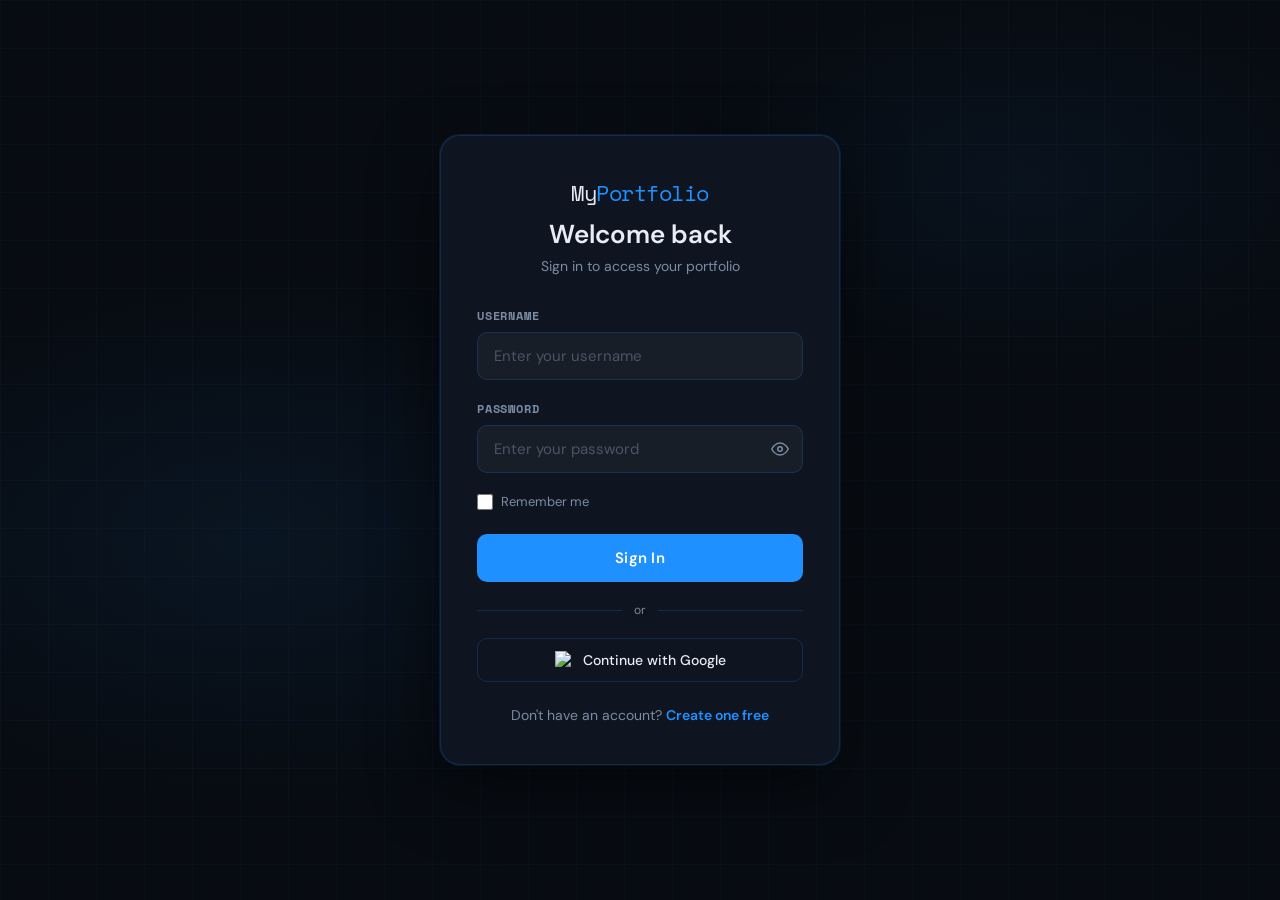
==== index.html @ 738bf443 "Add files via upload" ====
<!DOCTYPE html>
<html lang="en">
<head>
  <meta charset="UTF-8">
  <meta name="viewport" content="width=device-width, initial-scale=1.0">
  <title>Login — MyPortfolio</title>
  <link rel="stylesheet" href="styles/auth.css">
</head>
<body>

  <div class="auth-wrapper">
    <div class="auth-card">

      <!-- Brand -->
      <div class="auth-brand">
        <div class="logo-text"><span class="first">My</span><span class="second">Portfolio</span></div>
        <h2>Welcome back</h2>
        <p>Sign in to access your portfolio</p>
      </div>

      <!-- Login form -->
      <form id="userForm" novalidate>

        <div class="form-field">
          <label for="username">Username</label>
          <input type="text" id="username" placeholder="Enter your username" autocomplete="username" required>
        </div>

        <div class="form-field">
          <label for="password">Password</label>
          <div class="pwd-wrapper">
            <input type="password" id="password" placeholder="Enter your password" autocomplete="current-password" required>
            <button type="button" id="togglePass" class="eye-toggle" aria-label="Toggle password visibility">
              <svg width="18" height="18" viewBox="0 0 24 24" fill="none" stroke="currentColor" stroke-width="2">
                <path d="M1 12s4-8 11-8 11 8 11 8-4 8-11 8-11-8-11-8z"/>
                <circle cx="12" cy="12" r="3"/>
              </svg>
            </button>
          </div>
          <div class="field-error" id="loginErr"></div>
        </div>

        <div class="form-options">
          <label>
            <input type="checkbox" id="rememberMe">
            Remember me
          </label>
        </div>

        <button type="submit" class="btn-auth">Sign In</button>

        <div class="auth-divider">or</div>

        <button type="button" id="googleLogin" class="btn-google">
          <img src="images/google-icon.png" alt="Google">
          Continue with Google
        </button>

      </form>

      <p class="auth-footer">
        Don't have an account? <a href="register.html">Create one free</a>
      </p>

    </div>
  </div>

  <script src="https://accounts.google.com/gsi/client" async defer></script>
  <script src="scripts/auth.js"></script>
</body>
</html>
---- styles/auth.css ----
/* ===================================================
   auth.css — Login & Register Pages
=================================================== */

@import url('https://fonts.googleapis.com/css2?family=Space+Mono:wght@400;700&family=DM+Sans:ital,opsz,wght@0,9..40,300;0,9..40,400;0,9..40,500;0,9..40,600&display=swap');

:root {
  --bg:        #080c12;
  --surface:   #0f1520;
  --border:    rgba(30, 144, 255, 0.18);
  --accent:    #1E90FF;
  --accent-dim:rgba(30, 144, 255, 0.1);
  --text:      #e8edf5;
  --text-muted:#7a8ba3;
  --error:     #ff5f5f;
  --success:   #34d399;
  --font-mono: 'Space Mono', monospace;
  --font-body: 'DM Sans', sans-serif;
}

*, *::before, *::after { box-sizing: border-box; margin: 0; padding: 0; }

body {
  font-family: var(--font-body);
  background: var(--bg);
  color: var(--text);
  min-height: 100vh;
  display: flex;
  align-items: center;
  justify-content: center;
  overflow: hidden;
  -webkit-font-smoothing: antialiased;
}

/* Animated background */
body::before {
  content: '';
  position: fixed;
  inset: 0;
  background:
    radial-gradient(ellipse 60% 50% at 20% 60%, rgba(30,144,255,0.07) 0%, transparent 60%),
    radial-gradient(ellipse 50% 40% at 80% 20%, rgba(30,144,255,0.05) 0%, transparent 55%);
  pointer-events: none;
  z-index: 0;
}

/* Grid lines */
body::after {
  content: '';
  position: fixed;
  inset: 0;
  background-image:
    linear-gradient(rgba(30,144,255,0.04) 1px, transparent 1px),
    linear-gradient(90deg, rgba(30,144,255,0.04) 1px, transparent 1px);
  background-size: 48px 48px;
  pointer-events: none;
  z-index: 0;
}

/* ── Auth card ─────────────────────────────────────── */
.auth-wrapper {
  position: relative;
  z-index: 1;
  width: 100%;
  max-width: 440px;
  padding: 20px;
  animation: slideUp 0.5s cubic-bezier(0.4, 0, 0.2, 1) both;
}

@keyframes slideUp {
  from { opacity: 0; transform: translateY(28px); }
  to   { opacity: 1; transform: translateY(0); }
}

.auth-card {
  background: var(--surface);
  border: 1px solid var(--border);
  border-radius: 20px;
  padding: 40px 36px;
  box-shadow: 0 24px 64px rgba(0,0,0,0.55), 0 0 0 1px var(--border);
}

/* Logo / Brand */
.auth-brand {
  text-align: center;
  margin-bottom: 32px;
}

.auth-brand .logo-text {
  font-family: var(--font-mono);
  font-size: 22px;
  letter-spacing: -0.5px;
  margin-bottom: 8px;
}

.auth-brand .logo-text .first { color: var(--text); }
.auth-brand .logo-text .second { color: var(--accent); }

.auth-brand h2 {
  font-size: 26px;
  font-weight: 600;
  color: var(--text);
  margin-bottom: 6px;
}

.auth-brand p {
  font-size: 14px;
  color: var(--text-muted);
}

/* ── Form fields ──────────────────────────────────── */
.form-field {
  margin-bottom: 20px;
}

.form-field label {
  display: block;
  font-size: 12px;
  font-weight: 600;
  letter-spacing: 0.8px;
  text-transform: uppercase;
  color: var(--text-muted);
  margin-bottom: 8px;
  font-family: var(--font-mono);
}

.form-field input {
  width: 100%;
  background: rgba(255,255,255,0.04);
  border: 1px solid var(--border);
  border-radius: 10px;
  padding: 13px 16px;
  color: var(--text);
  font-family: var(--font-body);
  font-size: 15px;
  transition: all 0.25s ease;
  outline: none;
}

.form-field input::placeholder { color: rgba(122,139,163,0.5); }

.form-field input:focus {
  border-color: var(--accent);
  background: rgba(30,144,255,0.06);
  box-shadow: 0 0 0 3px rgba(30,144,255,0.12);
}

.form-field input.error {
  border-color: var(--error);
  background: rgba(255,95,95,0.05);
  box-shadow: 0 0 0 3px rgba(255,95,95,0.1);
}

.form-field .field-error {
  display: none;
  font-size: 12px;
  color: var(--error);
  margin-top: 6px;
  padding-left: 2px;
}

.form-field .field-error.show { display: block; }

/* Password wrapper */
.pwd-wrapper {
  position: relative;
}

.pwd-wrapper input { padding-right: 48px; }

.eye-toggle {
  position: absolute;
  right: 14px;
  top: 50%;
  transform: translateY(-50%);
  background: none;
  border: none;
  cursor: pointer;
  color: var(--text-muted);
  display: flex;
  align-items: center;
  padding: 0;
  transition: color 0.2s;
}

.eye-toggle:hover { color: var(--accent); }

/* Options row */
.form-options {
  display: flex;
  align-items: center;
  justify-content: space-between;
  margin-bottom: 24px;
  font-size: 13px;
}

.form-options label {
  display: flex;
  align-items: center;
  gap: 8px;
  cursor: pointer;
  color: var(--text-muted);
}

.form-options input[type="checkbox"] {
  width: 16px; height: 16px;
  accent-color: var(--accent);
  cursor: pointer;
}

/* ── Buttons ──────────────────────────────────────── */
.btn-auth {
  width: 100%;
  padding: 14px;
  background: var(--accent);
  color: #fff;
  font-family: var(--font-body);
  font-size: 15px;
  font-weight: 600;
  border: none;
  border-radius: 10px;
  cursor: pointer;
  transition: all 0.25s ease;
  letter-spacing: 0.3px;
  position: relative;
  overflow: hidden;
}

.btn-auth::after {
  content: '';
  position: absolute;
  inset: 0;
  background: linear-gradient(rgba(255,255,255,0.1), transparent);
  opacity: 0;
  transition: opacity 0.2s;
}

.btn-auth:hover {
  background: #1a7ce0;
  box-shadow: 0 4px 20px rgba(30,144,255,0.4);
  transform: translateY(-1px);
}

.btn-auth:hover::after { opacity: 1; }

.btn-auth:active { transform: translateY(0); }

/* Google button */
.btn-google {
  width: 100%;
  padding: 12px;
  background: transparent;
  color: var(--text);
  font-family: var(--font-body);
  font-size: 14px;
  font-weight: 500;
  border: 1px solid var(--border);
  border-radius: 10px;
  cursor: pointer;
  transition: all 0.25s ease;
  display: flex;
  align-items: center;
  justify-content: center;
  gap: 10px;
  margin-top: 12px;
}

.btn-google:hover {
  background: rgba(255,255,255,0.04);
  border-color: rgba(255,255,255,0.2);
  transform: translateY(-1px);
}

.btn-google img {
  width: 18px;
  height: 18px;
  object-fit: contain;
}

/* Divider */
.auth-divider {
  display: flex;
  align-items: center;
  gap: 12px;
  margin: 20px 0;
  font-size: 12px;
  color: var(--text-muted);
}

.auth-divider::before,
.auth-divider::after {
  content: '';
  flex: 1;
  height: 1px;
  background: var(--border);
}

/* Footer link */
.auth-footer {
  text-align: center;
  margin-top: 24px;
  font-size: 14px;
  color: var(--text-muted);
}

.auth-footer a {
  color: var(--accent);
  text-decoration: none;
  font-weight: 600;
  transition: opacity 0.2s;
}

.auth-footer a:hover { opacity: 0.8; }

/* Toast notification */
.toast {
  position: fixed;
  bottom: 28px;
  right: 28px;
  padding: 14px 20px;
  background: var(--surface);
  border: 1px solid var(--border);
  border-radius: 12px;
  font-size: 14px;
  color: var(--text);
  box-shadow: 0 8px 32px rgba(0,0,0,0.4);
  z-index: 9999;
  transform: translateY(20px);
  opacity: 0;
  transition: all 0.3s cubic-bezier(0.4,0,0.2,1);
  max-width: 320px;
  display: flex;
  align-items: center;
  gap: 10px;
}

.toast.show {
  transform: translateY(0);
  opacity: 1;
}

.toast.success { border-color: rgba(52,211,153,0.4); }
.toast.success .toast-icon { color: var(--success); }
.toast.error   { border-color: rgba(255,95,95,0.4); }
.toast.error   .toast-icon { color: var(--error); }

/* ── Responsive ───────────────────────────────────── */
@media (max-width: 480px) {
  .auth-card { padding: 32px 24px; }
}
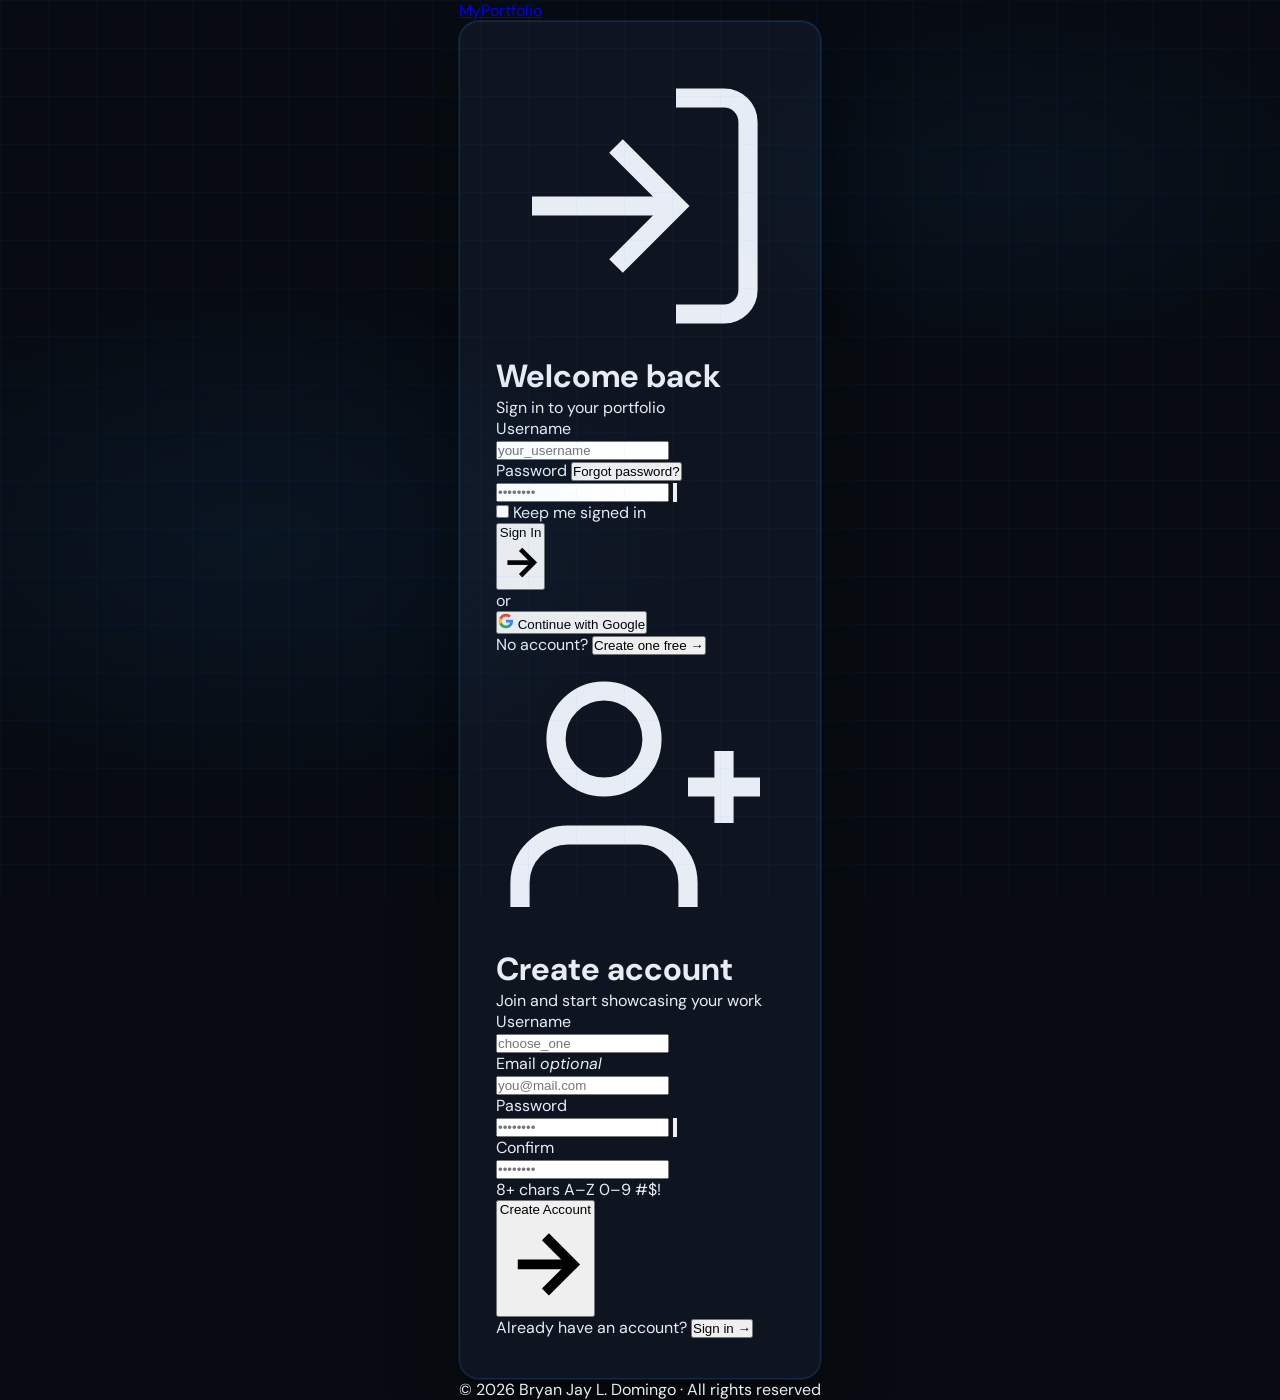
==== commit eb906df7: "Update index.html" ====
--- a/index.html
+++ b/index.html
@@ -3,67 +3,197 @@
 <head>
   <meta charset="UTF-8">
   <meta name="viewport" content="width=device-width, initial-scale=1.0">
-  <title>Login — MyPortfolio</title>
+  <title>MyPortfolio — Access</title>
+  <link rel="preconnect" href="https://fonts.googleapis.com">
+  <link href="https://fonts.googleapis.com/css2?family=Space+Mono:wght@400;700&family=DM+Sans:wght@300;400;500;600&display=swap" rel="stylesheet">
   <link rel="stylesheet" href="styles/auth.css">
 </head>
 <body>
 
-  <div class="auth-wrapper">
-    <div class="auth-card">
-
-      <!-- Brand -->
-      <div class="auth-brand">
-        <div class="logo-text"><span class="first">My</span><span class="second">Portfolio</span></div>
-        <h2>Welcome back</h2>
-        <p>Sign in to access your portfolio</p>
+  <!-- Background mesh -->
+  <div class="bg-mesh" aria-hidden="true">
+    <div class="mesh-orb orb-a"></div>
+    <div class="mesh-orb orb-b"></div>
+  </div>
+  <div class="bg-grid" aria-hidden="true"></div>
+
+  <div class="auth-page">
+
+    <!-- Logo mark -->
+    <a class="auth-logo" href="#">
+      <span class="al-my">My</span><span class="al-port">Portfolio</span>
+    </a>
+
+    <!-- Card -->
+    <div class="auth-card" id="authCard">
+
+      <!-- ── LOGIN VIEW ── -->
+      <div class="av active" id="loginView">
+
+        <div class="av-head">
+          <div class="av-icon">
+            <svg viewBox="0 0 24 24" fill="none" stroke="currentColor" stroke-width="1.6"><path d="M15 3h4a2 2 0 0 1 2 2v14a2 2 0 0 1-2 2h-4"/><polyline points="10 17 15 12 10 7"/><line x1="15" y1="12" x2="3" y2="12"/></svg>
+          </div>
+          <h1 class="av-title">Welcome back</h1>
+          <p class="av-sub">Sign in to your portfolio</p>
+        </div>
+
+        <form id="loginForm" class="av-form" novalidate autocomplete="off">
+
+          <div class="ff" id="fl-user">
+            <label for="l-user">Username</label>
+            <div class="ff-wrap">
+              <input type="text" id="l-user" placeholder="your_username" autocomplete="username" spellcheck="false">
+              <span class="ff-tick"></span>
+            </div>
+            <p class="ff-msg"></p>
+          </div>
+
+          <div class="ff" id="fl-pass">
+            <div class="ff-lrow">
+              <label for="l-pass">Password</label>
+              <button type="button" class="ff-ghost">Forgot password?</button>
+            </div>
+            <div class="ff-wrap">
+              <input type="password" id="l-pass" placeholder="••••••••" autocomplete="current-password">
+              <button type="button" class="ff-eye" data-for="l-pass" aria-label="Toggle password">
+                <svg class="i-show" viewBox="0 0 24 24" fill="none" stroke="currentColor" stroke-width="2"><path d="M1 12s4-8 11-8 11 8 11 8-4 8-11 8-11-8-11-8z"/><circle cx="12" cy="12" r="3"/></svg>
+                <svg class="i-hide" viewBox="0 0 24 24" fill="none" stroke="currentColor" stroke-width="2" style="display:none"><path d="M17.94 17.94A10.94 10.94 0 0 1 12 20c-7 0-11-8-11-8a21.77 21.77 0 0 1 5.06-6.94M9.88 9.88A3 3 0 0 0 12 15a3 3 0 0 0 2.12-5.12M1 1l22 22"/></svg>
+              </button>
+              <span class="ff-tick"></span>
+            </div>
+            <p class="ff-msg"></p>
+          </div>
+
+          <label class="ff-check">
+            <input type="checkbox" id="rememberMe">
+            <span class="ff-box"></span>
+            Keep me signed in
+          </label>
+
+          <div class="ff-banner" id="loginErr"></div>
+
+          <button type="submit" class="ff-submit" id="loginBtn">
+            <span class="ff-btn-txt">Sign In</span>
+            <svg class="ff-btn-arr" viewBox="0 0 24 24" fill="none" stroke="currentColor" stroke-width="2.5"><line x1="5" y1="12" x2="19" y2="12"/><polyline points="12 5 19 12 12 19"/></svg>
+            <span class="ff-spin"></span>
+          </button>
+
+          <div class="ff-or"><span>or</span></div>
+
+          <button type="button" id="googleLoginBtn" class="ff-google">
+            <svg viewBox="0 0 24 24" width="16" height="16">
+              <path fill="#4285F4" d="M22.56 12.25c0-.78-.07-1.53-.2-2.25H12v4.26h5.92c-.26 1.37-1.04 2.53-2.21 3.31v2.77h3.57c2.08-1.92 3.28-4.74 3.28-8.09z"/>
+              <path fill="#34A853" d="M12 23c2.97 0 5.46-.98 7.28-2.66l-3.57-2.77c-.98.66-2.23 1.06-3.71 1.06-2.86 0-5.29-1.93-6.16-4.53H2.18v2.84C3.99 20.53 7.7 23 12 23z"/>
+              <path fill="#FBBC05" d="M5.84 14.09c-.22-.66-.35-1.36-.35-2.09s.13-1.43.35-2.09V7.07H2.18C1.43 8.55 1 10.22 1 12s.43 3.45 1.18 4.93l2.85-2.22.81-.62z"/>
+              <path fill="#EA4335" d="M12 5.38c1.62 0 3.06.56 4.21 1.64l3.15-3.15C17.45 2.09 14.97 1 12 1 7.7 1 3.99 3.47 2.18 7.07l3.66 2.84c.87-2.6 3.3-4.53 6.16-4.53z"/>
+            </svg>
+            Continue with Google
+          </button>
+
+        </form>
+
+        <p class="av-foot">No account? <button class="av-switch" data-to="register">Create one free →</button></p>
+
       </div>
 
-      <!-- Login form -->
-      <form id="userForm" novalidate>
-
-        <div class="form-field">
-          <label for="username">Username</label>
-          <input type="text" id="username" placeholder="Enter your username" autocomplete="username" required>
+      <!-- ── REGISTER VIEW ── -->
+      <div class="av" id="registerView">
+
+        <div class="av-head">
+          <div class="av-icon">
+            <svg viewBox="0 0 24 24" fill="none" stroke="currentColor" stroke-width="1.6"><path d="M16 21v-2a4 4 0 0 0-4-4H6a4 4 0 0 0-4 4v2"/><circle cx="9" cy="7" r="4"/><line x1="19" y1="8" x2="19" y2="14"/><line x1="22" y1="11" x2="16" y2="11"/></svg>
+          </div>
+          <h1 class="av-title">Create account</h1>
+          <p class="av-sub">Join and start showcasing your work</p>
         </div>
 
-        <div class="form-field">
-          <label for="password">Password</label>
-          <div class="pwd-wrapper">
-            <input type="password" id="password" placeholder="Enter your password" autocomplete="current-password" required>
-            <button type="button" id="togglePass" class="eye-toggle" aria-label="Toggle password visibility">
-              <svg width="18" height="18" viewBox="0 0 24 24" fill="none" stroke="currentColor" stroke-width="2">
-                <path d="M1 12s4-8 11-8 11 8 11 8-4 8-11 8-11-8-11-8z"/>
-                <circle cx="12" cy="12" r="3"/>
-              </svg>
-            </button>
-          </div>
-          <div class="field-error" id="loginErr"></div>
-        </div>
-
-        <div class="form-options">
-          <label>
-            <input type="checkbox" id="rememberMe">
-            Remember me
-          </label>
-        </div>
-
-        <button type="submit" class="btn-auth">Sign In</button>
-
-        <div class="auth-divider">or</div>
-
-        <button type="button" id="googleLogin" class="btn-google">
-          <img src="images/google-icon.png" alt="Google">
-          Continue with Google
-        </button>
-
-      </form>
-
-      <p class="auth-footer">
-        Don't have an account? <a href="register.html">Create one free</a>
-      </p>
-
-    </div>
-  </div>
+        <form id="registerForm" class="av-form" novalidate autocomplete="off">
+
+          <!-- Row: username + email -->
+          <div class="ff-grid2">
+            <div class="ff" id="fr-user">
+              <label for="r-user">Username</label>
+              <div class="ff-wrap">
+                <input type="text" id="r-user" placeholder="choose_one" spellcheck="false">
+                <span class="ff-tick"></span>
+              </div>
+              <p class="ff-msg"></p>
+            </div>
+
+            <div class="ff" id="fr-email">
+              <label for="r-email">Email <em class="ff-opt">optional</em></label>
+              <div class="ff-wrap">
+                <input type="email" id="r-email" placeholder="you@mail.com">
+                <span class="ff-tick"></span>
+              </div>
+              <p class="ff-msg"></p>
+            </div>
+          </div>
+
+          <!-- Row: password + confirm -->
+          <div class="ff-grid2">
+            <div class="ff" id="fr-pass">
+              <label for="r-pass">Password</label>
+              <div class="ff-wrap">
+                <input type="password" id="r-pass" placeholder="••••••••" autocomplete="new-password">
+                <button type="button" class="ff-eye" data-for="r-pass" aria-label="Toggle password">
+                  <svg class="i-show" viewBox="0 0 24 24" fill="none" stroke="currentColor" stroke-width="2"><path d="M1 12s4-8 11-8 11 8 11 8-4 8-11 8-11-8-11-8z"/><circle cx="12" cy="12" r="3"/></svg>
+                  <svg class="i-hide" viewBox="0 0 24 24" fill="none" stroke="currentColor" stroke-width="2" style="display:none"><path d="M17.94 17.94A10.94 10.94 0 0 1 12 20c-7 0-11-8-11-8a21.77 21.77 0 0 1 5.06-6.94M9.88 9.88A3 3 0 0 0 12 15a3 3 0 0 0 2.12-5.12M1 1l22 22"/></svg>
+                </button>
+                <span class="ff-tick"></span>
+              </div>
+              <p class="ff-msg"></p>
+            </div>
+
+            <div class="ff" id="fr-confirm">
+              <label for="r-confirm">Confirm</label>
+              <div class="ff-wrap">
+                <input type="password" id="r-confirm" placeholder="••••••••" autocomplete="new-password">
+                <span class="ff-tick"></span>
+              </div>
+              <p class="ff-msg"></p>
+            </div>
+          </div>
+
+          <!-- Strength bar + requirement pills -->
+          <div class="pw-meta">
+            <div class="pw-track">
+              <span class="pw-seg" id="seg0"></span>
+              <span class="pw-seg" id="seg1"></span>
+              <span class="pw-seg" id="seg2"></span>
+              <span class="pw-seg" id="seg3"></span>
+              <span class="pw-lbl" id="pwLbl"></span>
+            </div>
+            <div class="pw-pills">
+              <span class="pw-pill" id="req-len">8+ chars</span>
+              <span class="pw-pill" id="req-up">A–Z</span>
+              <span class="pw-pill" id="req-num">0–9</span>
+              <span class="pw-pill" id="req-sym">#$!</span>
+            </div>
+          </div>
+
+          <div class="ff-banner" id="registerErr"></div>
+
+          <button type="submit" class="ff-submit" id="registerBtn">
+            <span class="ff-btn-txt">Create Account</span>
+            <svg class="ff-btn-arr" viewBox="0 0 24 24" fill="none" stroke="currentColor" stroke-width="2.5"><line x1="5" y1="12" x2="19" y2="12"/><polyline points="12 5 19 12 12 19"/></svg>
+            <span class="ff-spin"></span>
+          </button>
+
+        </form>
+
+        <p class="av-foot">Already have an account? <button class="av-switch" data-to="login">Sign in →</button></p>
+
+      </div>
+
+    </div><!-- /auth-card -->
+
+    <p class="auth-copy">© 2026 Bryan Jay L. Domingo · All rights reserved</p>
+
+  </div><!-- /auth-page -->
+
+  <div class="toast-rack" id="toastRack"></div>
 
   <script src="https://accounts.google.com/gsi/client" async defer></script>
   <script src="scripts/auth.js"></script>
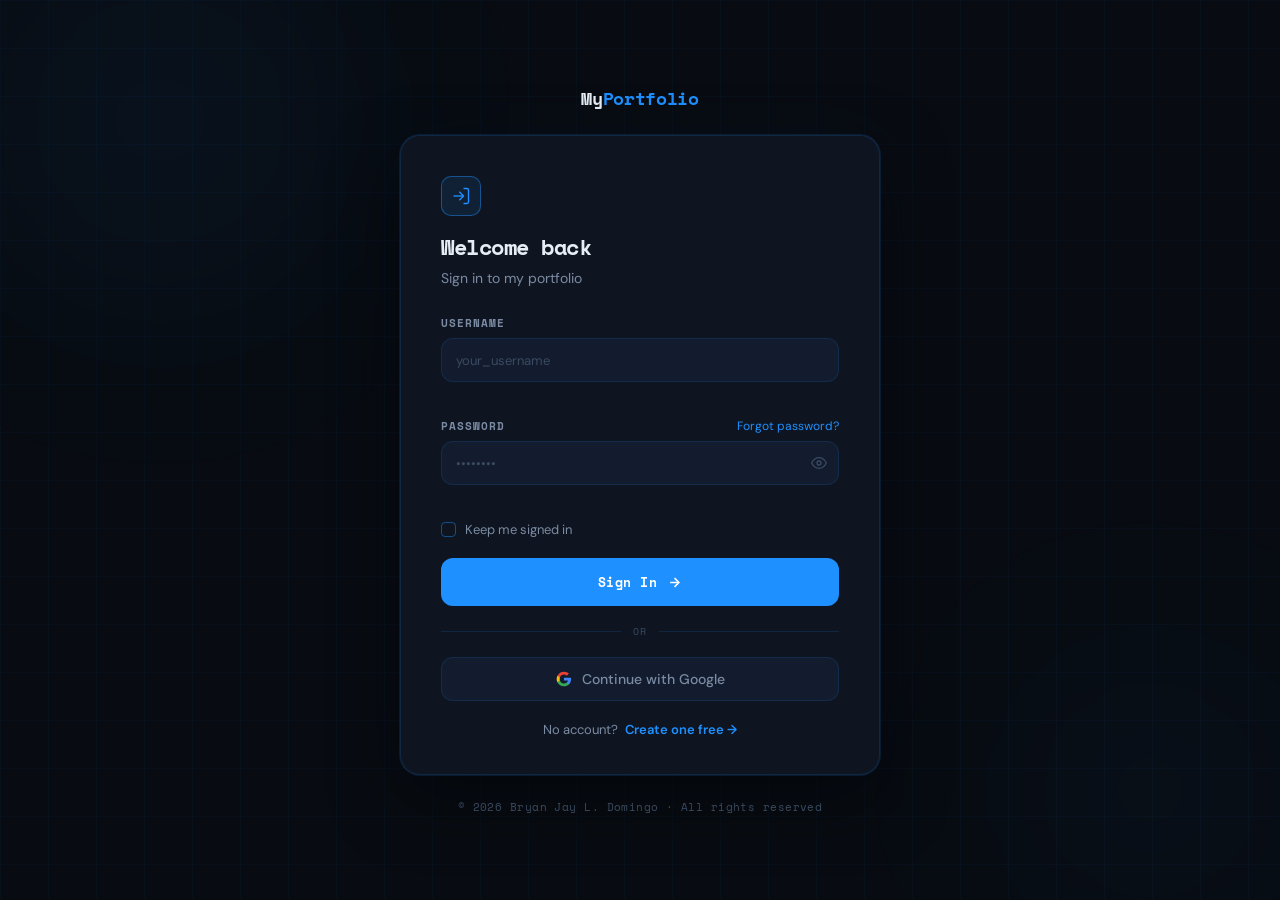
==== commit 9d6caf60: "Update index.html" ====
--- a/index.html
+++ b/index.html
@@ -35,7 +35,7 @@
             <svg viewBox="0 0 24 24" fill="none" stroke="currentColor" stroke-width="1.6"><path d="M15 3h4a2 2 0 0 1 2 2v14a2 2 0 0 1-2 2h-4"/><polyline points="10 17 15 12 10 7"/><line x1="15" y1="12" x2="3" y2="12"/></svg>
           </div>
           <h1 class="av-title">Welcome back</h1>
-          <p class="av-sub">Sign in to your portfolio</p>
+          <p class="av-sub">Sign in to my portfolio</p>
         </div>
 
         <form id="loginForm" class="av-form" novalidate autocomplete="off">
--- a/styles/auth.css
+++ b/styles/auth.css
@@ -1,24 +1,39 @@
 /* ===================================================
-   auth.css — Login & Register Pages
+   auth.css — Centered Auth Card
+   Matches portfolio: #080c12 bg · #1E90FF accent
+   Space Mono + DM Sans
 =================================================== */
 
-@import url('https://fonts.googleapis.com/css2?family=Space+Mono:wght@400;700&family=DM+Sans:ital,opsz,wght@0,9..40,300;0,9..40,400;0,9..40,500;0,9..40,600&display=swap');
-
+@import url('https://fonts.googleapis.com/css2?family=Space+Mono:wght@400;700&family=DM+Sans:wght@300;400;500;600&display=swap');
+
+/* ── Variables (mirrors style.css) ───────────────── */
 :root {
-  --bg:        #080c12;
-  --surface:   #0f1520;
-  --border:    rgba(30, 144, 255, 0.18);
-  --accent:    #1E90FF;
-  --accent-dim:rgba(30, 144, 255, 0.1);
-  --text:      #e8edf5;
-  --text-muted:#7a8ba3;
-  --error:     #ff5f5f;
-  --success:   #34d399;
-  --font-mono: 'Space Mono', monospace;
-  --font-body: 'DM Sans', sans-serif;
-}
-
+  --bg:          #080c12;
+  --surface:     #0f1520;
+  --surface-2:   #131c2e;
+  --surface-3:   #172036;
+  --border:      rgba(30, 144, 255, 0.14);
+  --border-act:  rgba(30, 144, 255, 0.45);
+  --accent:      #1E90FF;
+  --accent-lt:   #4da8ff;
+  --accent-dim:  rgba(30, 144, 255, 0.10);
+  --accent-glow: rgba(30, 144, 255, 0.25);
+  --text:        #e8edf5;
+  --text-muted:  #7a8ba3;
+  --text-dim:    #3a4a60;
+  --ok:          #34d399;
+  --ok-dim:      rgba(52, 211, 153, 0.10);
+  --fail:        #f87171;
+  --fail-dim:    rgba(248, 113, 113, 0.10);
+  --font-mono:   'Space Mono', monospace;
+  --font-body:   'DM Sans', sans-serif;
+  --ease:        cubic-bezier(.4, 0, .2, 1);
+  --r:           12px;
+}
+
+/* ── Reset ────────────────────────────────────────── */
 *, *::before, *::after { box-sizing: border-box; margin: 0; padding: 0; }
+html, body { height: 100%; }
 
 body {
   font-family: var(--font-body);
@@ -28,323 +43,544 @@
   display: flex;
   align-items: center;
   justify-content: center;
-  overflow: hidden;
+  overflow-x: hidden;
   -webkit-font-smoothing: antialiased;
 }
 
-/* Animated background */
-body::before {
-  content: '';
-  position: fixed;
-  inset: 0;
-  background:
-    radial-gradient(ellipse 60% 50% at 20% 60%, rgba(30,144,255,0.07) 0%, transparent 60%),
-    radial-gradient(ellipse 50% 40% at 80% 20%, rgba(30,144,255,0.05) 0%, transparent 55%);
-  pointer-events: none;
-  z-index: 0;
-}
-
-/* Grid lines */
-body::after {
-  content: '';
-  position: fixed;
-  inset: 0;
+/* ── Background ───────────────────────────────────── */
+.bg-mesh {
+  position: fixed; inset: 0;
+  pointer-events: none; z-index: 0;
+}
+.mesh-orb {
+  position: absolute;
+  border-radius: 50%;
+  filter: blur(90px);
+}
+.orb-a {
+  width: 560px; height: 560px;
+  background: radial-gradient(circle, rgba(30,144,255,0.07) 0%, transparent 70%);
+  top: -160px; left: -120px;
+  animation: orbDrift 14s ease-in-out infinite alternate;
+}
+.orb-b {
+  width: 420px; height: 420px;
+  background: radial-gradient(circle, rgba(30,144,255,0.05) 0%, transparent 70%);
+  bottom: -100px; right: -80px;
+  animation: orbDrift 18s ease-in-out infinite alternate-reverse;
+}
+@keyframes orbDrift {
+  from { transform: translate(0,0); }
+  to   { transform: translate(24px, 18px); }
+}
+
+.bg-grid {
+  position: fixed; inset: 0;
   background-image:
-    linear-gradient(rgba(30,144,255,0.04) 1px, transparent 1px),
-    linear-gradient(90deg, rgba(30,144,255,0.04) 1px, transparent 1px);
+    linear-gradient(rgba(30,144,255,0.03) 1px, transparent 1px),
+    linear-gradient(90deg, rgba(30,144,255,0.03) 1px, transparent 1px);
   background-size: 48px 48px;
-  pointer-events: none;
-  z-index: 0;
-}
-
-/* ── Auth card ─────────────────────────────────────── */
-.auth-wrapper {
-  position: relative;
-  z-index: 1;
+  pointer-events: none; z-index: 0;
+}
+
+/* ── Page wrapper ─────────────────────────────────── */
+.auth-page {
+  position: relative; z-index: 1;
   width: 100%;
-  max-width: 440px;
-  padding: 20px;
-  animation: slideUp 0.5s cubic-bezier(0.4, 0, 0.2, 1) both;
-}
-
-@keyframes slideUp {
-  from { opacity: 0; transform: translateY(28px); }
-  to   { opacity: 1; transform: translateY(0); }
-}
-
+  display: flex;
+  flex-direction: column;
+  align-items: center;
+  gap: 24px;
+  padding: 40px 20px;
+  min-height: 100vh;
+  justify-content: center;
+}
+
+/* ── Logo ─────────────────────────────────────────── */
+.auth-logo {
+  font-family: var(--font-mono);
+  font-size: 18px;
+  font-weight: 700;
+  letter-spacing: -0.3px;
+  text-decoration: none;
+  user-select: none;
+}
+.al-my   { color: var(--text); }
+.al-port { color: var(--accent); }
+
+/* ── Card ─────────────────────────────────────────── */
 .auth-card {
+  width: 100%;
+  max-width: 480px;
   background: var(--surface);
   border: 1px solid var(--border);
   border-radius: 20px;
-  padding: 40px 36px;
-  box-shadow: 0 24px 64px rgba(0,0,0,0.55), 0 0 0 1px var(--border);
-}
-
-/* Logo / Brand */
-.auth-brand {
-  text-align: center;
-  margin-bottom: 32px;
-}
-
-.auth-brand .logo-text {
+  padding: 40px 40px 36px;
+  box-shadow:
+    0 0 0 1px var(--border),
+    0 24px 64px rgba(0, 0, 0, 0.55),
+    0 0 80px rgba(30, 144, 255, 0.04);
+}
+
+/* ── Auth View ────────────────────────────────────── */
+.av { display: none; }
+.av.active {
+  display: block;
+  animation: fadeUp .36s var(--ease) both;
+}
+@keyframes fadeUp {
+  from { opacity: 0; transform: translateY(16px); }
+  to   { opacity: 1; transform: translateY(0); }
+}
+
+/* View head */
+.av-head {
+  display: flex;
+  flex-direction: column;
+  align-items: flex-start;
+  gap: 6px;
+  margin-bottom: 28px;
+}
+
+.av-icon {
+  width: 40px; height: 40px;
+  background: var(--accent-dim);
+  border: 1px solid var(--border-act);
+  border-radius: 10px;
+  display: flex; align-items: center; justify-content: center;
+  color: var(--accent);
+  margin-bottom: 8px;
+}
+.av-icon svg { width: 20px; height: 20px; }
+
+.av-title {
   font-family: var(--font-mono);
   font-size: 22px;
+  font-weight: 700;
+  color: var(--text);
   letter-spacing: -0.5px;
-  margin-bottom: 8px;
-}
-
-.auth-brand .logo-text .first { color: var(--text); }
-.auth-brand .logo-text .second { color: var(--accent); }
-
-.auth-brand h2 {
-  font-size: 26px;
-  font-weight: 600;
-  color: var(--text);
-  margin-bottom: 6px;
-}
-
-.auth-brand p {
+}
+.av-sub {
   font-size: 14px;
   color: var(--text-muted);
 }
 
-/* ── Form fields ──────────────────────────────────── */
-.form-field {
-  margin-bottom: 20px;
-}
-
-.form-field label {
+/* ── Form ─────────────────────────────────────────── */
+.av-form {
+  display: flex;
+  flex-direction: column;
+}
+
+/* 2-col grid for register rows */
+.ff-grid2 {
+  display: grid;
+  grid-template-columns: 1fr 1fr;
+  gap: 0 14px;
+}
+
+/* ── Field ────────────────────────────────────────── */
+.ff {
+  margin-bottom: 16px;
+}
+
+.ff label {
   display: block;
-  font-size: 12px;
-  font-weight: 600;
-  letter-spacing: 0.8px;
+  font-family: var(--font-mono);
+  font-size: 10.5px;
+  font-weight: 700;
+  letter-spacing: 0.1em;
   text-transform: uppercase;
   color: var(--text-muted);
-  margin-bottom: 8px;
-  font-family: var(--font-mono);
-}
-
-.form-field input {
-  width: 100%;
-  background: rgba(255,255,255,0.04);
-  border: 1px solid var(--border);
-  border-radius: 10px;
-  padding: 13px 16px;
-  color: var(--text);
-  font-family: var(--font-body);
-  font-size: 15px;
-  transition: all 0.25s ease;
-  outline: none;
-}
-
-.form-field input::placeholder { color: rgba(122,139,163,0.5); }
-
-.form-field input:focus {
-  border-color: var(--accent);
-  background: rgba(30,144,255,0.06);
-  box-shadow: 0 0 0 3px rgba(30,144,255,0.12);
-}
-
-.form-field input.error {
-  border-color: var(--error);
-  background: rgba(255,95,95,0.05);
-  box-shadow: 0 0 0 3px rgba(255,95,95,0.1);
-}
-
-.form-field .field-error {
-  display: none;
+  margin-bottom: 7px;
+  transition: color .2s;
+}
+.ff:focus-within label { color: var(--accent); }
+
+.ff-opt {
+  font-style: normal;
+  font-family: var(--font-body);
+  font-weight: 400;
+  font-size: 10px;
+  letter-spacing: 0;
+  text-transform: none;
+  color: var(--text-dim);
+  margin-left: 3px;
+}
+
+/* Label row (with forgot button) */
+.ff-lrow {
+  display: flex;
+  align-items: center;
+  justify-content: space-between;
+  margin-bottom: 7px;
+}
+.ff-lrow label { margin-bottom: 0; }
+
+.ff-ghost {
+  font-family: var(--font-body);
   font-size: 12px;
-  color: var(--error);
-  margin-top: 6px;
-  padding-left: 2px;
-}
-
-.form-field .field-error.show { display: block; }
-
-/* Password wrapper */
-.pwd-wrapper {
-  position: relative;
-}
-
-.pwd-wrapper input { padding-right: 48px; }
-
-.eye-toggle {
-  position: absolute;
-  right: 14px;
-  top: 50%;
-  transform: translateY(-50%);
+  color: var(--accent);
   background: none;
   border: none;
   cursor: pointer;
+  padding: 0;
+  transition: opacity .2s;
+}
+.ff-ghost:hover { opacity: .7; }
+
+/* Input wrap */
+.ff-wrap {
+  position: relative;
+  display: flex;
+  align-items: center;
+}
+
+.ff-wrap input {
+  width: 100%;
+  height: 44px;
+  background: var(--surface-2);
+  border: 1px solid var(--border);
+  border-radius: var(--r);
+  padding: 0 38px 0 14px;
+  color: var(--text);
+  font-family: var(--font-body);
+  font-size: 14px;
+  outline: none;
+  transition: border-color .22s var(--ease),
+              background .22s var(--ease),
+              box-shadow .22s var(--ease);
+}
+.ff-wrap input::placeholder {
+  color: var(--text-dim);
+  font-size: 13px;
+}
+.ff-wrap input:focus {
+  border-color: var(--accent);
+  background: var(--surface-3);
+  box-shadow: 0 0 0 3px var(--accent-dim);
+}
+
+/* Has eye button — push tick further left */
+.ff-wrap .ff-eye ~ .ff-tick { right: 36px; }
+
+/* Validation states */
+.ff.is-ok  .ff-wrap input {
+  border-color: var(--ok);
+  box-shadow: 0 0 0 3px var(--ok-dim);
+}
+.ff.is-err .ff-wrap input {
+  border-color: var(--fail);
+  box-shadow: 0 0 0 3px var(--fail-dim);
+}
+
+/* Tick */
+.ff-tick {
+  position: absolute;
+  right: 12px;
+  font-size: 11px;
+  pointer-events: none;
+  display: none;
+  font-weight: 700;
+}
+.ff.is-ok  .ff-tick { display: block; color: var(--ok);   }
+.ff.is-ok  .ff-tick::after { content: '✓'; }
+.ff.is-err .ff-tick { display: block; color: var(--fail); }
+.ff.is-err .ff-tick::after { content: '✗'; }
+
+/* Eye toggle */
+.ff-eye {
+  position: absolute;
+  right: 12px;
+  background: none;
+  border: none;
+  cursor: pointer;
+  color: var(--text-dim);
+  display: flex; align-items: center;
+  padding: 0;
+  transition: color .2s;
+}
+.ff-eye:hover { color: var(--accent); }
+.ff-eye svg { width: 16px; height: 16px; }
+
+/* Field message */
+.ff-msg {
+  font-size: 11.5px;
+  min-height: 15px;
+  margin-top: 5px;
+  padding-left: 2px;
+  color: var(--fail);
+  line-height: 1.3;
+}
+.ff.is-ok .ff-msg { color: var(--ok); }
+
+/* ── Remember me ──────────────────────────────────── */
+.ff-check {
+  display: inline-flex;
+  align-items: center;
+  gap: 9px;
+  cursor: pointer;
+  font-size: 13px;
   color: var(--text-muted);
-  display: flex;
-  align-items: center;
-  padding: 0;
-  transition: color 0.2s;
-}
-
-.eye-toggle:hover { color: var(--accent); }
-
-/* Options row */
-.form-options {
-  display: flex;
-  align-items: center;
-  justify-content: space-between;
-  margin-bottom: 24px;
-  font-size: 13px;
-}
-
-.form-options label {
-  display: flex;
-  align-items: center;
-  gap: 8px;
-  cursor: pointer;
-  color: var(--text-muted);
-}
-
-.form-options input[type="checkbox"] {
-  width: 16px; height: 16px;
-  accent-color: var(--accent);
-  cursor: pointer;
-}
-
-/* ── Buttons ──────────────────────────────────────── */
-.btn-auth {
+  margin-bottom: 20px;
+  user-select: none;
+}
+.ff-check input { display: none; }
+.ff-box {
+  width: 15px; height: 15px;
+  border: 1.5px solid var(--border-act);
+  border-radius: 4px;
+  flex-shrink: 0;
+  transition: all .2s;
+  display: flex; align-items: center; justify-content: center;
+}
+.ff-check input:checked + .ff-box {
+  background: var(--accent);
+  border-color: var(--accent);
+}
+.ff-check input:checked + .ff-box::after {
+  content: '';
+  width: 7px; height: 4px;
+  border-left: 2px solid #fff;
+  border-bottom: 2px solid #fff;
+  transform: rotate(-45deg) translateY(-1px);
+  display: block;
+}
+
+/* ── Error banner ─────────────────────────────────── */
+.ff-banner {
+  display: none;
+  font-size: 12.5px;
+  color: var(--fail);
+  background: var(--fail-dim);
+  border: 1px solid rgba(248,113,113,0.2);
+  border-radius: 8px;
+  padding: 10px 14px;
+  margin-bottom: 14px;
+  line-height: 1.5;
+}
+.ff-banner.show { display: block; }
+
+/* ── Submit ───────────────────────────────────────── */
+.ff-submit {
   width: 100%;
-  padding: 14px;
+  height: 48px;
   background: var(--accent);
   color: #fff;
-  font-family: var(--font-body);
-  font-size: 15px;
-  font-weight: 600;
   border: none;
-  border-radius: 10px;
+  border-radius: var(--r);
+  font-family: var(--font-mono);
+  font-size: 13px;
+  font-weight: 700;
+  letter-spacing: 0.04em;
   cursor: pointer;
-  transition: all 0.25s ease;
-  letter-spacing: 0.3px;
+  display: flex; align-items: center; justify-content: center;
+  gap: 10px;
   position: relative;
   overflow: hidden;
-}
-
-.btn-auth::after {
+  transition: all .25s var(--ease);
+}
+.ff-submit::after {
   content: '';
-  position: absolute;
-  inset: 0;
+  position: absolute; inset: 0;
   background: linear-gradient(rgba(255,255,255,0.1), transparent);
   opacity: 0;
-  transition: opacity 0.2s;
-}
-
-.btn-auth:hover {
-  background: #1a7ce0;
-  box-shadow: 0 4px 20px rgba(30,144,255,0.4);
-  transform: translateY(-1px);
-}
-
-.btn-auth:hover::after { opacity: 1; }
-
-.btn-auth:active { transform: translateY(0); }
-
-/* Google button */
-.btn-google {
+  transition: opacity .2s;
+}
+.ff-submit:hover {
+  background: var(--accent-lt);
+  box-shadow: 0 6px 28px var(--accent-glow);
+  transform: translateY(-2px);
+}
+.ff-submit:hover::after { opacity: 1; }
+.ff-submit:active { transform: none; }
+.ff-submit:disabled {
+  opacity: .55;
+  cursor: not-allowed;
+  transform: none;
+}
+
+.ff-btn-arr {
+  width: 15px; height: 15px;
+  transition: transform .2s var(--ease);
+  flex-shrink: 0;
+}
+.ff-submit:hover .ff-btn-arr { transform: translateX(4px); }
+.ff-submit.loading .ff-btn-arr  { display: none; }
+.ff-submit.loading .ff-btn-txt  { opacity: .6; }
+
+/* Spinner */
+.ff-spin {
+  display: none;
+  width: 15px; height: 15px;
+  border: 2px solid rgba(255,255,255,0.25);
+  border-top-color: #fff;
+  border-radius: 50%;
+  animation: spinA .7s linear infinite;
+}
+.ff-submit.loading .ff-spin { display: block; }
+@keyframes spinA { to { transform: rotate(360deg); } }
+
+/* ── Or divider ───────────────────────────────────── */
+.ff-or {
+  display: flex; align-items: center; gap: 12px;
+  margin: 18px 0;
+  font-family: var(--font-mono);
+  font-size: 10px;
+  letter-spacing: 0.08em;
+  color: var(--text-dim);
+  text-transform: uppercase;
+}
+.ff-or::before, .ff-or::after {
+  content: ''; flex: 1;
+  height: 1px; background: var(--border);
+}
+
+/* ── Google ───────────────────────────────────────── */
+.ff-google {
   width: 100%;
-  padding: 12px;
-  background: transparent;
-  color: var(--text);
+  height: 44px;
+  background: var(--surface-2);
+  border: 1px solid var(--border);
+  border-radius: var(--r);
+  color: var(--text-muted);
   font-family: var(--font-body);
   font-size: 14px;
   font-weight: 500;
+  cursor: pointer;
+  display: flex; align-items: center; justify-content: center;
+  gap: 10px;
+  transition: all .22s var(--ease);
+}
+.ff-google:hover {
+  background: var(--surface-3);
+  border-color: var(--border-act);
+  color: var(--text);
+  transform: translateY(-1px);
+}
+
+/* ── Footer switch ────────────────────────────────── */
+.av-foot {
+  margin-top: 20px;
+  font-size: 13px;
+  color: var(--text-muted);
+  text-align: center;
+}
+.av-switch {
+  background: none; border: none;
+  font-family: var(--font-body);
+  font-size: 13px; font-weight: 600;
+  color: var(--accent);
+  cursor: pointer; padding: 0; margin-left: 4px;
+  transition: opacity .2s;
+}
+.av-switch:hover { opacity: .75; }
+
+/* ── Copyright ────────────────────────────────────── */
+.auth-copy {
+  font-family: var(--font-mono);
+  font-size: 11px;
+  color: var(--text-dim);
+  letter-spacing: 0.04em;
+}
+
+/* ══════════════════════════════════════════════════
+   PASSWORD STRENGTH
+══════════════════════════════════════════════════ */
+.pw-meta {
+  margin-bottom: 16px;
+  display: flex;
+  flex-direction: column;
+  gap: 8px;
+}
+
+.pw-track {
+  display: flex;
+  align-items: center;
+  gap: 4px;
+}
+.pw-seg {
+  flex: 1; height: 3px;
+  border-radius: 99px;
+  background: var(--surface-3);
+  transition: background .3s var(--ease);
+}
+.pw-seg.s1 { background: var(--fail); }
+.pw-seg.s2 { background: #fbbf24; }
+.pw-seg.s3 { background: #60a5fa; }
+.pw-seg.s4 { background: var(--ok); }
+
+.pw-lbl {
+  font-family: var(--font-mono);
+  font-size: 10px;
+  font-weight: 700;
+  letter-spacing: 0.08em;
+  text-transform: uppercase;
+  color: var(--text-dim);
+  margin-left: 8px;
+  min-width: 44px;
+  text-align: right;
+  transition: color .3s;
+}
+
+.pw-pills {
+  display: flex; gap: 6px; flex-wrap: wrap;
+}
+.pw-pill {
+  padding: 3px 10px;
+  border-radius: 99px;
+  font-family: var(--font-mono);
+  font-size: 10px;
+  font-weight: 700;
+  letter-spacing: 0.06em;
+  background: var(--surface-2);
+  border: 1px solid var(--border);
+  color: var(--text-dim);
+  transition: all .25s var(--ease);
+}
+.pw-pill.met {
+  background: var(--ok-dim);
+  border-color: rgba(52,211,153,0.3);
+  color: var(--ok);
+}
+
+/* ══════════════════════════════════════════════════
+   TOASTS
+══════════════════════════════════════════════════ */
+.toast-rack {
+  position: fixed; bottom: 24px; right: 24px;
+  z-index: 9999;
+  display: flex; flex-direction: column; gap: 8px;
+  pointer-events: none;
+}
+.toast {
+  display: flex; align-items: center; gap: 10px;
+  padding: 12px 18px;
+  background: var(--surface);
   border: 1px solid var(--border);
   border-radius: 10px;
-  cursor: pointer;
-  transition: all 0.25s ease;
-  display: flex;
-  align-items: center;
-  justify-content: center;
-  gap: 10px;
-  margin-top: 12px;
-}
-
-.btn-google:hover {
-  background: rgba(255,255,255,0.04);
-  border-color: rgba(255,255,255,0.2);
-  transform: translateY(-1px);
-}
-
-.btn-google img {
-  width: 18px;
-  height: 18px;
-  object-fit: contain;
-}
-
-/* Divider */
-.auth-divider {
-  display: flex;
-  align-items: center;
-  gap: 12px;
-  margin: 20px 0;
-  font-size: 12px;
-  color: var(--text-muted);
-}
-
-.auth-divider::before,
-.auth-divider::after {
-  content: '';
-  flex: 1;
-  height: 1px;
-  background: var(--border);
-}
-
-/* Footer link */
-.auth-footer {
-  text-align: center;
-  margin-top: 24px;
-  font-size: 14px;
-  color: var(--text-muted);
-}
-
-.auth-footer a {
-  color: var(--accent);
-  text-decoration: none;
-  font-weight: 600;
-  transition: opacity 0.2s;
-}
-
-.auth-footer a:hover { opacity: 0.8; }
-
-/* Toast notification */
-.toast {
-  position: fixed;
-  bottom: 28px;
-  right: 28px;
-  padding: 14px 20px;
-  background: var(--surface);
-  border: 1px solid var(--border);
-  border-radius: 12px;
-  font-size: 14px;
+  font-family: var(--font-body);
+  font-size: 13.5px;
   color: var(--text);
-  box-shadow: 0 8px 32px rgba(0,0,0,0.4);
-  z-index: 9999;
-  transform: translateY(20px);
-  opacity: 0;
-  transition: all 0.3s cubic-bezier(0.4,0,0.2,1);
-  max-width: 320px;
-  display: flex;
-  align-items: center;
-  gap: 10px;
-}
-
-.toast.show {
-  transform: translateY(0);
-  opacity: 1;
-}
-
-.toast.success { border-color: rgba(52,211,153,0.4); }
-.toast.success .toast-icon { color: var(--success); }
-.toast.error   { border-color: rgba(255,95,95,0.4); }
-.toast.error   .toast-icon { color: var(--error); }
+  box-shadow: 0 12px 40px rgba(0,0,0,0.55);
+  max-width: 300px;
+  pointer-events: auto;
+  animation: tIn .3s var(--ease) both;
+}
+.toast.out { animation: tOut .26s var(--ease) both; }
+.toast.ok  { border-color: rgba(52,211,153,0.25); }
+.toast.err { border-color: rgba(248,113,113,0.25); }
+
+.toast-ic { font-size: 14px; flex-shrink: 0; }
+.toast.ok  .toast-ic::before { content: '✓'; color: var(--ok);   font-weight: 700; }
+.toast.err .toast-ic::before { content: '✗'; color: var(--fail); font-weight: 700; }
+.toast.inf .toast-ic::before { content: 'i'; color: var(--accent); font-style: italic; font-weight: 700; }
+
+@keyframes tIn  { from { opacity:0; transform: translateY(12px) scale(.96); } to { opacity:1; transform: none; } }
+@keyframes tOut { from { opacity:1; transform: none; } to { opacity:0; transform: translateY(8px) scale(.96); } }
 
 /* ── Responsive ───────────────────────────────────── */
-@media (max-width: 480px) {
-  .auth-card { padding: 32px 24px; }
-}+@media (max-width: 540px) {
+  .auth-card { padding: 28px 22px 24px; }
+  .ff-grid2  { grid-template-columns: 1fr; gap: 0; }
+  .av-title  { font-size: 18px; }
+}
